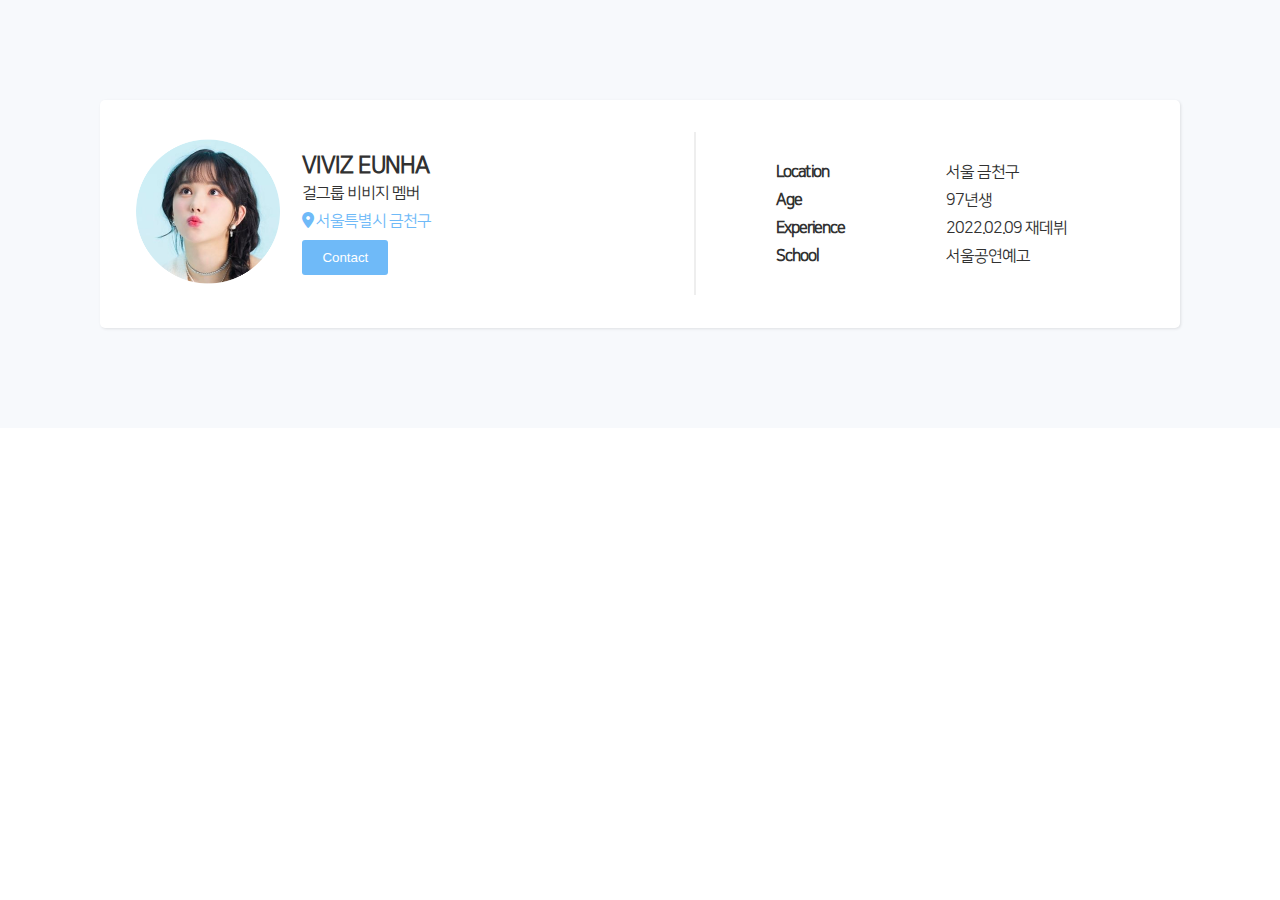
==== SNS-Profile/index.html @ 48db4c84 "header 만들기" ====
<!DOCTYPE html>
<html lang="en">
<head>
    <meta charset="UTF-8">
    <meta http-equiv="X-UA-Compatible" content="IE=edge">
    <meta name="viewport" content="width=device-width, initial-scale=1.0">
    <title>Document</title>
    <link rel="stylesheet" href="css/reset.css">
    <link rel="stylesheet" href="css/main.css">
    <link rel="stylesheet" href="https://cdnjs.cloudflare.com/ajax/libs/font-awesome/6.1.1/css/all.min.css">
</head>
<body>
    <div class="profile-container">

        <div class="profile-header profile-white-bg">
            <img class="profile-img mt-s" src="vivivz-eunha.png" alt="비비지 은하">
            
            <div class="profile-introduce mg-lg">
                <h1 class="bold profile-name mb-s">VIVIZ EUNHA</h1>
                <p>걸그룹 비비지 멤버</p>
                <div class="font-color-sky mb-m">
                    <i class="fa-solid fa-location-dot"></i>
                    <span class="">서울특별시 금천구</span>
                </div>
                <button class="btn btn-sky">Contact</button>
            </div>

            <div class="dividing-line"></div>

            <div class="profile-introduce-detail bold mg-lg">
                <p>Location</p>
                <p>Age</p>
                <p>Experience</p>
                <p>School</p>
            </div>

            <div class="profile-introduce-detail mg-lg">
                <p>서울 금천구</p>
                <p>97년생</p>
                <p>2022.02.09 재데뷔</p>
                <p>서울공연예고</p>
            </div>

        </div>

    </div>
</body>
</html>
---- SNS-Profile/css/main.css ----
@font-face {
    font-family: '나눔스퀘어';
    src: url(../../font/NanumSquareR.woff);
}

html {
    letter-spacing: -1px;
    color: #313131;
    font-family: '나눔스퀘어';
}

p {
    margin-bottom: 10px;
}

/* font */
.bold {
    font-weight: 900;
}

.font-color-sky {
    color : #6fbaf8;
}

/* button */
.btn {
    border-radius: 3px;
    padding: 10px 20px;
    border: none;
}

.btn-sky {
    background: #6fbaf8;
    color: #fff;
}


/* margin */
.mg-s {
    margin: 5px;
}

.mg-m {
    margin: 10px;
}

.mg-lg {
    margin: 20px;
}

.mg-xl{
    margin: 40px;
}

.mt-s{
    margin-top: 5px;
}

.mb-s {
    margin-bottom: 5px;
}

.mb-m{
    margin-bottom: 10px;
}

.mr-s {
    margin-right: 5px;
}

.mr-m {
    margin-right: 10px;
}

.mr-lg{
    margin-right: 20px;
}

.mr-xl {
    margin-right: 40px;
}

/*  */
.profile-container {
    background: #f7f9fc;
    padding: 100px;
    max-width: 100%;
}

.profile-white-bg {
    background: #fff;
    border-radius: 5px;
    box-shadow: 1px 1px 3px rgba(0,0,0,0.1);
    padding: 3%;
}

.profile-header {
    max-width: 100%;
    width: 1200px;
    margin: 0 auto;
    display: flex;
}

.profile-introduce {
    flex-grow: 4;
}

.profile-img{
    height: 150px;
    display: block;
}

.profile-name{
    font-size: 23px;
}

.dividing-line{
    border-left: 2px solid #eee;
    flex-grow: 1;

}

.profile-introduce-detail{
    flex-grow: 1;
    margin-top: auto;
}
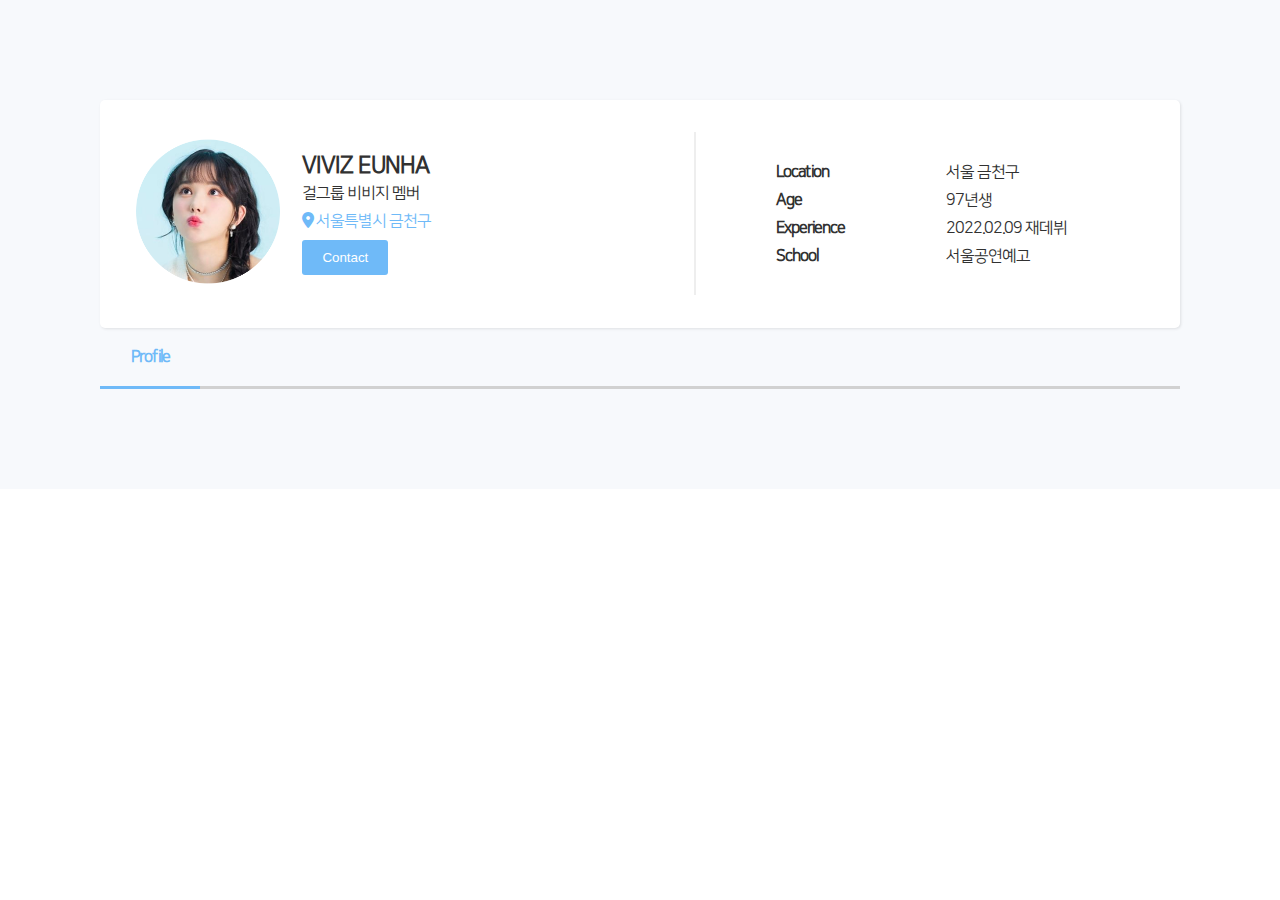
==== commit 7d4d09e4: "메뉴부분  progress bar 만들기" ====
--- a/SNS-Profile/index.html
+++ b/SNS-Profile/index.html
@@ -1,48 +1,68 @@
 <!DOCTYPE html>
 <html lang="en">
-<head>
-    <meta charset="UTF-8">
-    <meta http-equiv="X-UA-Compatible" content="IE=edge">
-    <meta name="viewport" content="width=device-width, initial-scale=1.0">
-    <title>Document</title>
-    <link rel="stylesheet" href="css/reset.css">
-    <link rel="stylesheet" href="css/main.css">
-    <link rel="stylesheet" href="https://cdnjs.cloudflare.com/ajax/libs/font-awesome/6.1.1/css/all.min.css">
-</head>
-<body>
+  <head>
+    <meta charset="UTF-8" />
+    <meta http-equiv="X-UA-Compatible" content="IE=edge" />
+    <meta name="viewport" content="width=device-width, initial-scale=1.0" />
+    <title>SNS Profile</title>
+    <link rel="stylesheet" href="css/reset.css" />
+    <link rel="stylesheet" href="css/common.css" />
+    <link rel="stylesheet" href="css/main.css" />
+    <link
+      rel="stylesheet"
+      href="https://cdnjs.cloudflare.com/ajax/libs/font-awesome/6.1.1/css/all.min.css"
+    />
+  </head>
+  <body>
     <div class="profile-container">
+      <!-- HEADER -->
+      <header class="profile-header profile-white-bg">
+        <img
+          class="profile-img mt-s"
+          src="vivivz-eunha.png"
+          alt="비비지 은하"
+        />
 
-        <div class="profile-header profile-white-bg">
-            <img class="profile-img mt-s" src="vivivz-eunha.png" alt="비비지 은하">
-            
-            <div class="profile-introduce mg-lg">
-                <h1 class="bold profile-name mb-s">VIVIZ EUNHA</h1>
-                <p>걸그룹 비비지 멤버</p>
-                <div class="font-color-sky mb-m">
-                    <i class="fa-solid fa-location-dot"></i>
-                    <span class="">서울특별시 금천구</span>
-                </div>
-                <button class="btn btn-sky">Contact</button>
-            </div>
-
-            <div class="dividing-line"></div>
-
-            <div class="profile-introduce-detail bold mg-lg">
-                <p>Location</p>
-                <p>Age</p>
-                <p>Experience</p>
-                <p>School</p>
-            </div>
-
-            <div class="profile-introduce-detail mg-lg">
-                <p>서울 금천구</p>
-                <p>97년생</p>
-                <p>2022.02.09 재데뷔</p>
-                <p>서울공연예고</p>
-            </div>
-
+        <div class="profile-introduce mg-lg">
+          <h1 class="bold profile-name mb-s">VIVIZ EUNHA</h1>
+          <p>걸그룹 비비지 멤버</p>
+          <div class="font-color-sky mb-m">
+            <i class="fa-solid fa-location-dot"></i>
+            <span class="">서울특별시 금천구</span>
+          </div>
+          <button class="btn btn-sky">Contact</button>
         </div>
 
+        <div class="dividing-line"></div>
+
+        <div class="profile-introduce-detail bold mg-lg">
+          <p>Location</p>
+          <p>Age</p>
+          <p>Experience</p>
+          <p>School</p>
+        </div>
+
+        <div class="profile-introduce-detail mg-lg">
+          <p>서울 금천구</p>
+          <p>97년생</p>
+          <p>2022.02.09 재데뷔</p>
+          <p>서울공연예고</p>
+        </div>
+      </header>
+
+      <!-- PROFILE BAR -->
+      <nav class="profile-bar-container">
+        <ul class="profile-bar-title">
+          <li class="font-color-sky bold pd-lg">Profile</li>
+        </ul>
+
+        <div class="profile-bar-progress">
+          <div class="profile-bar-progress degree-of-progress"></div>
+        </div>
+      </nav>
+
+      <!-- PROFILE SECTION -->
+      <section></section>
     </div>
-</body>
-</html>+  </body>
+</html>
--- a/SNS-Profile/css/common.css
+++ b/SNS-Profile/css/common.css
@@ -0,0 +1,97 @@
+@font-face {
+  font-family: "나눔스퀘어";
+  src: url(../../font/NanumSquareR.woff);
+}
+
+html {
+  letter-spacing: -1px;
+  color: #313131;
+  font-family: "나눔스퀘어";
+}
+
+p {
+  margin-bottom: 10px;
+}
+
+/* font */
+.bold {
+  font-weight: 900;
+}
+
+.font-color-sky {
+  color: #6fbaf8;
+}
+
+/* button */
+.btn {
+  border-radius: 3px;
+  padding: 10px 20px;
+  border: none;
+}
+
+.btn-sky {
+  background: #6fbaf8;
+  color: #fff;
+}
+
+/* padding */
+.pd-s {
+  padding: 5px;
+}
+
+.pd-m {
+  padding: 10px;
+}
+
+.pd-lg {
+  padding: 20px;
+}
+
+.pd-xl {
+  padding: 40px;
+}
+
+/* margin */
+.mg-s {
+  margin: 5px;
+}
+
+.mg-m {
+  margin: 10px;
+}
+
+.mg-lg {
+  margin: 20px;
+}
+
+.mg-xl {
+  margin: 40px;
+}
+
+.mt-s {
+  margin-top: 5px;
+}
+
+.mb-s {
+  margin-bottom: 5px;
+}
+
+.mb-m {
+  margin-bottom: 10px;
+}
+
+.mr-s {
+  margin-right: 5px;
+}
+
+.mr-m {
+  margin-right: 10px;
+}
+
+.mr-lg {
+  margin-right: 20px;
+}
+
+.mr-xl {
+  margin-right: 40px;
+}
--- a/SNS-Profile/css/main.css
+++ b/SNS-Profile/css/main.css
@@ -1,126 +1,74 @@
-@font-face {
-    font-family: '나눔스퀘어';
-    src: url(../../font/NanumSquareR.woff);
+/* PROFILE CONTAINER */
+.profile-container {
+  background: #f7f9fc;
+  padding: 100px;
+  max-width: 100%;
 }
 
-html {
-    letter-spacing: -1px;
-    color: #313131;
-    font-family: '나눔스퀘어';
+/* PROFILE BACKGROUND */
+.profile-white-bg {
+  background: #fff;
+  border-radius: 5px;
+  box-shadow: 1px 1px 3px rgba(0, 0, 0, 0.1);
+  padding: 3%;
 }
 
-p {
-    margin-bottom: 10px;
-}
-
-/* font */
-.bold {
-    font-weight: 900;
-}
-
-.font-color-sky {
-    color : #6fbaf8;
-}
-
-/* button */
-.btn {
-    border-radius: 3px;
-    padding: 10px 20px;
-    border: none;
-}
-
-.btn-sky {
-    background: #6fbaf8;
-    color: #fff;
-}
-
-
-/* margin */
-.mg-s {
-    margin: 5px;
-}
-
-.mg-m {
-    margin: 10px;
-}
-
-.mg-lg {
-    margin: 20px;
-}
-
-.mg-xl{
-    margin: 40px;
-}
-
-.mt-s{
-    margin-top: 5px;
-}
-
-.mb-s {
-    margin-bottom: 5px;
-}
-
-.mb-m{
-    margin-bottom: 10px;
-}
-
-.mr-s {
-    margin-right: 5px;
-}
-
-.mr-m {
-    margin-right: 10px;
-}
-
-.mr-lg{
-    margin-right: 20px;
-}
-
-.mr-xl {
-    margin-right: 40px;
-}
-
-/*  */
-.profile-container {
-    background: #f7f9fc;
-    padding: 100px;
-    max-width: 100%;
-}
-
-.profile-white-bg {
-    background: #fff;
-    border-radius: 5px;
-    box-shadow: 1px 1px 3px rgba(0,0,0,0.1);
-    padding: 3%;
-}
-
+/* PROFILE HEADER */
 .profile-header {
-    max-width: 100%;
-    width: 1200px;
-    margin: 0 auto;
-    display: flex;
+  max-width: 100%;
+  width: 1200px;
+  margin: 0 auto;
+  display: flex;
 }
 
 .profile-introduce {
-    flex-grow: 4;
+  flex-grow: 4;
 }
 
-.profile-img{
-    height: 150px;
-    display: block;
+.profile-img {
+  height: 150px;
+  display: block;
 }
 
-.profile-name{
-    font-size: 23px;
+.profile-name {
+  font-size: 23px;
 }
 
-.dividing-line{
-    border-left: 2px solid #eee;
-    flex-grow: 1;
-
+.dividing-line {
+  border-left: 2px solid #eee;
+  flex-grow: 1;
 }
 
-.profile-introduce-detail{
-    flex-grow: 1;
-    margin-top: auto;
+.profile-introduce-detail {
+  flex-grow: 1;
+  margin-top: auto;
 }
+
+/* PROFILE-PROGRESS-BAR */
+.profile-bar-container {
+  margin: 0 auto;
+  width: 100%;
+  max-width: 1200px;
+}
+
+.profile-bar-title {
+}
+
+.profile-bar-title li {
+  width: 100px;
+  text-align: center;
+}
+
+.profile-bar-progress {
+  height: 3px;
+  border: none;
+  background-color: rgb(209, 209, 209);
+  position: relative;
+}
+
+.degree-of-progress {
+  background-color: #6fbaf8;
+  width: 100px;
+}
+
+/* PROFILE SECTION */
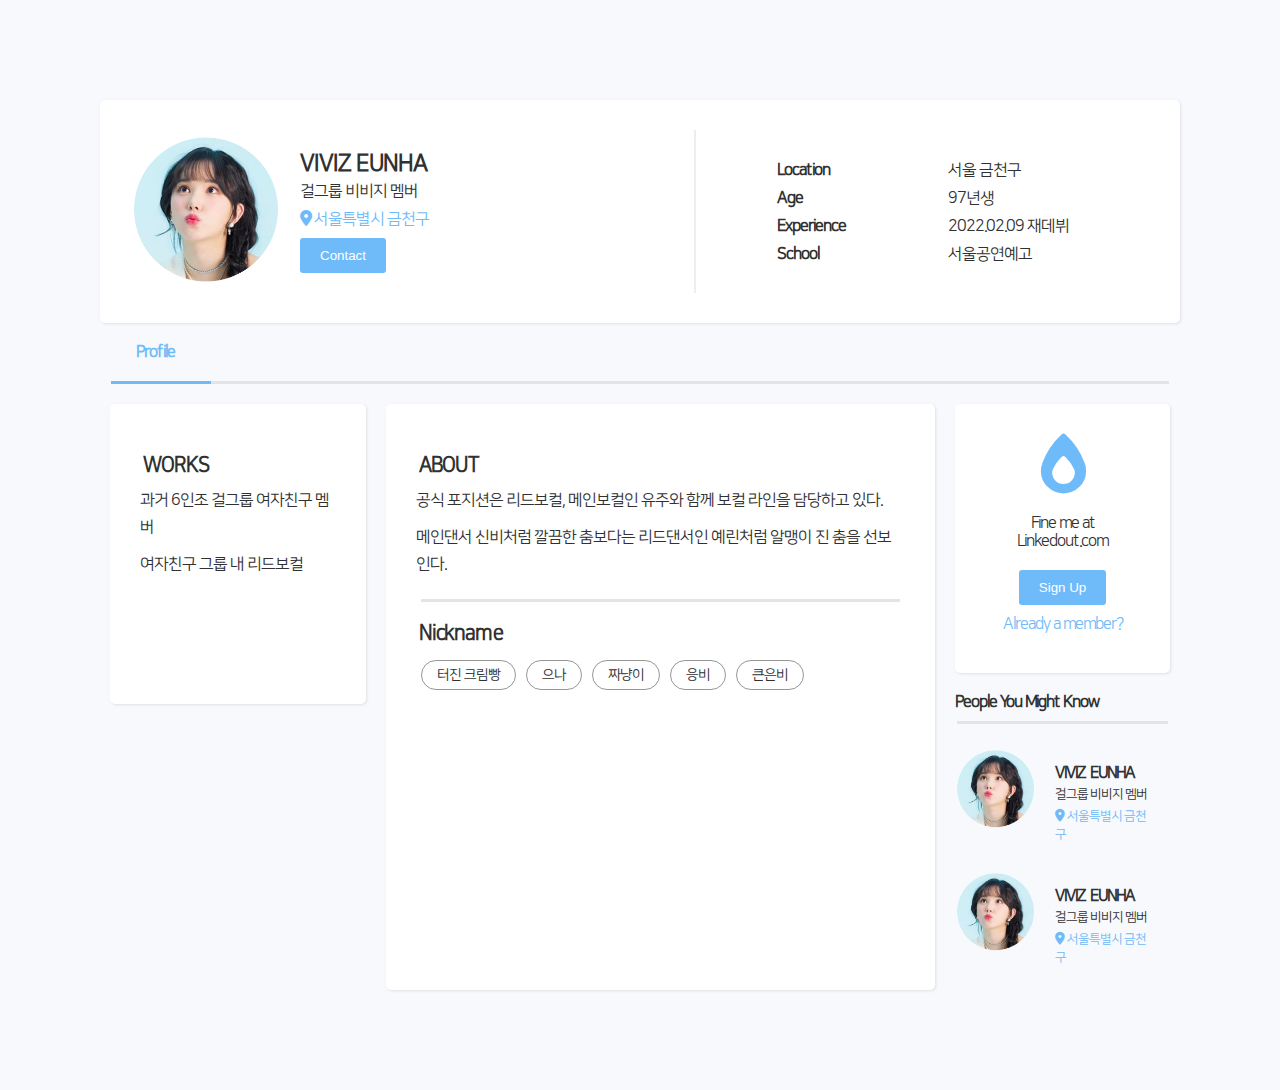
==== commit bd0825a6: "pc화면 디자인&레이아웃  1차  완성" ====
--- a/SNS-Profile/index.html
+++ b/SNS-Profile/index.html
@@ -22,7 +22,6 @@
           src="vivivz-eunha.png"
           alt="비비지 은하"
         />
-
         <div class="profile-introduce mg-lg">
           <h1 class="bold profile-name mb-s">VIVIZ EUNHA</h1>
           <p>걸그룹 비비지 멤버</p>
@@ -62,7 +61,86 @@
       </nav>
 
       <!-- PROFILE SECTION -->
-      <section></section>
+      <section class="profile-section-container">
+        <div class="profile-section profile-side-left profile-white-bg mt-lg">
+          <h2 class="title-text">WORKS</h2>
+          <p class="text">과거 6인조 걸그룹 여자친구 멤버</p>
+          <p class="text">여자친구 그룹 내 리드보컬</p>
+        </div>
+
+        <div class="profile-section profile-side-mid profile-white-bg mt-lg">
+          <h2 class="title-text">ABOUT</h2>
+          <p class="text">
+            공식 포지션은 리드보컬, 메인보컬인 유주와 함께 보컬 라인을 담당하고
+            있다.
+          </p>
+          <p class="mb-lg text">
+            메인댄서 신비처럼 깔끔한 춤보다는 리드댄서인 예린처럼 알맹이 진 춤을
+            선보인다.
+          </p>
+          <div class="profile-bar-progress"></div>
+          <h2 class="title-text">Nickname</h2>
+          <div class="profile-badge-container">
+            <p class="badge">터진 크림빵</p>
+            <p class="badge">으나</p>
+            <p class="badge">짜냥이</p>
+            <p class="badge">응비</p>
+            <p class="badge">큰은비</p>
+          </div>
+        </div>
+
+        <div class="profile-section profile-side-right">
+          <!-- side-right-top -->
+          <div class="profile-white-bg mt-lg font-align">
+            <i
+              class="fire-icon fa-solid fa-fire-flame-simple font-color-sky txt-xl"
+            ></i>
+            <p class="mt-lg mb-lg">Fine me at Linkedout.com</p>
+            <button class="btn btn-sky mb-m">Sign Up</button>
+            <p class="font-color-sky">Already a member?</p>
+          </div>
+
+          <!-- side-right-bottom -->
+          <div>
+            <h3 class="mt-lg mb-m bold">People You Might Know</h3>
+            <div class="profile-bar-progress"></div>
+
+            <!-- people mini profile -->
+            <div class="profile-mini mt-lg">
+              <img
+                class="profile-img mt-s"
+                src="vivivz-eunha.png"
+                alt="비비지 은하"
+              />
+              <div class="profile-introduce mg-lg">
+                <h1 class="bold profile-name mb-s">VIVIZ EUNHA</h1>
+                <p class="mb-s">걸그룹 비비지 멤버</p>
+                <div class="font-color-sky mb-s">
+                  <i class="fa-solid fa-location-dot"></i>
+                  <span class="">서울특별시 금천구</span>
+                </div>
+              </div>
+            </div>
+
+            <div class="profile-mini">
+              <img
+                class="profile-img mt-s"
+                src="vivivz-eunha.png"
+                alt="비비지 은하"
+              />
+              <div class="profile-introduce mg-lg">
+                <h1 class="bold profile-name mb-s">VIVIZ EUNHA</h1>
+                <p class="mb-s">걸그룹 비비지 멤버</p>
+                <div class="font-color-sky mb-s">
+                  <i class="fa-solid fa-location-dot"></i>
+                  <span class="">서울특별시 금천구</span>
+                </div>
+              </div>
+            </div>
+            <!-- -->
+          </div>
+        </div>
+      </section>
     </div>
   </body>
 </html>
--- a/SNS-Profile/css/common.css
+++ b/SNS-Profile/css/common.css
@@ -20,6 +20,14 @@
 
 .font-color-sky {
   color: #6fbaf8;
+}
+
+.font-size-md {
+  font-size: 20px;
+}
+
+.font-align {
+  text-align: center;
 }
 
 /* button */
@@ -72,12 +80,24 @@
   margin-top: 5px;
 }
 
+.mt-m {
+  margin-top: 10px;
+}
+
+.mt-lg {
+  margin-top: 20px;
+}
+
 .mb-s {
   margin-bottom: 5px;
 }
 
 .mb-m {
   margin-bottom: 10px;
+}
+
+.mb-lg {
+  margin-bottom: 20px;
 }
 
 .mr-s {
@@ -95,3 +115,37 @@
 .mr-xl {
   margin-right: 40px;
 }
+
+/* text */
+
+.title-text {
+  font-weight: 900;
+  font-size: 20px;
+  margin-top: 20px;
+  margin-bottom: 10px;
+  text-indent: 3px;
+}
+
+.text {
+  line-height: 1.7rem;
+}
+
+.txt-md {
+  font-size: 20px;
+}
+
+.txt-lg {
+  font-size: 40px;
+}
+
+.txt-xl {
+  font-size: 60px;
+}
+
+.txt-xxl {
+  font-size: 80px;
+}
+
+.txt-xxxl {
+  font-size: 100px;
+}
--- a/SNS-Profile/css/main.css
+++ b/SNS-Profile/css/main.css
@@ -10,7 +10,7 @@
   background: #fff;
   border-radius: 5px;
   box-shadow: 1px 1px 3px rgba(0, 0, 0, 0.1);
-  padding: 3%;
+  padding: 30px;
 }
 
 /* PROFILE HEADER */
@@ -52,6 +52,8 @@
 }
 
 .profile-bar-title {
+  width: 100px;
+  margin-left: 0.5%;
 }
 
 .profile-bar-title li {
@@ -60,15 +62,84 @@
 }
 
 .profile-bar-progress {
+  width: 98%;
+  margin: 0 auto;
   height: 3px;
   border: none;
-  background-color: rgb(209, 209, 209);
+  background-color: rgb(228, 228, 228);
   position: relative;
 }
 
 .degree-of-progress {
   background-color: #6fbaf8;
   width: 100px;
+  position: absolute;
+  left: 0;
+  bottom: 0;
 }
 
 /* PROFILE SECTION */
+.profile-section-container {
+  display: flex;
+  justify-content: center;
+  max-width: 1200px;
+  margin: 0 auto;
+}
+
+.profile-section-container .profile-section:nth-child(1) {
+  flex-grow: 0;
+}
+
+.profile-section-container .profile-section:nth-child(2) {
+  flex-grow: 2;
+}
+
+.profile-section {
+  margin-left: 10px;
+  margin-right: 10px;
+}
+
+.profile-side-left {
+  height: 300px;
+}
+
+.profile-badge-container {
+  display: flex;
+  flex-wrap: wrap;
+}
+
+.badge {
+  border-radius: 100px;
+  border: 1px solid #31313182;
+  padding: 6px 15px;
+  margin: 5px;
+  font-size: 14px;
+  width: auto;
+  text-align: center;
+  height: 30px;
+  overflow: hidden;
+}
+
+.fire-icon {
+  width: 100%;
+  text-align: center;
+}
+
+/* MINI PROFILE */
+.profile-mini {
+  display: flex;
+}
+
+.profile-mini img {
+  height: 80px;
+}
+
+.profile-mini h1 {
+  font-size: 1rem;
+}
+
+.profile-mini i,
+.profile-mini p,
+.profile-mini span {
+  font-size: 0.8rem;
+}
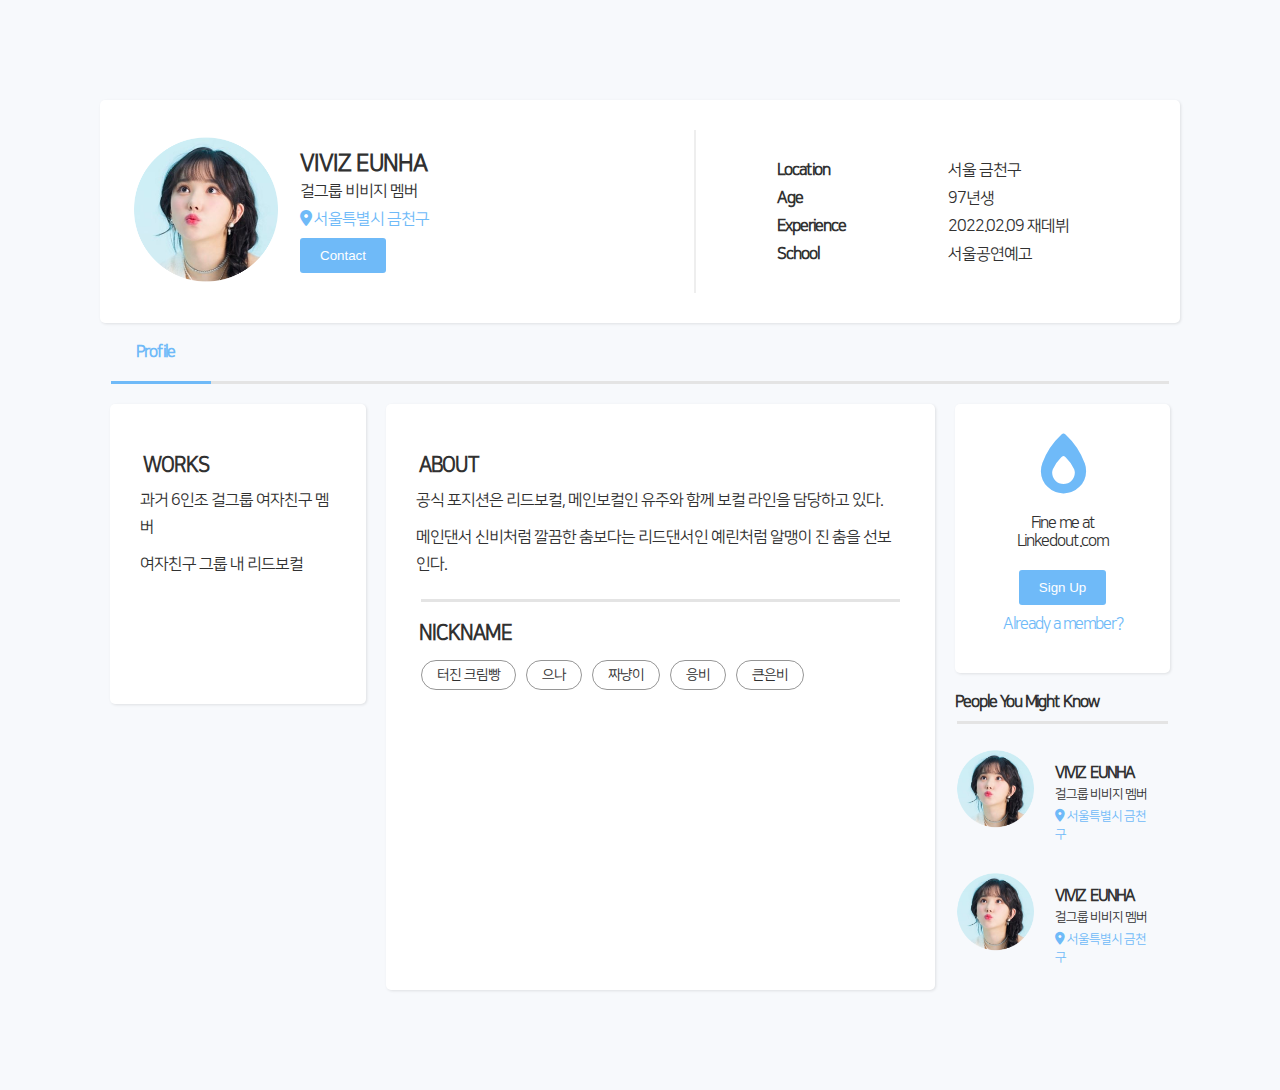
==== commit 62b30032: "태블릿 사이즈 모바일 반응형 만들기 - 섹션 만드는 중" ====
--- a/SNS-Profile/index.html
+++ b/SNS-Profile/index.html
@@ -8,6 +8,7 @@
     <link rel="stylesheet" href="css/reset.css" />
     <link rel="stylesheet" href="css/common.css" />
     <link rel="stylesheet" href="css/main.css" />
+    <link rel="stylesheet" href="css/mediaQuery.css">
     <link
       rel="stylesheet"
       href="https://cdnjs.cloudflare.com/ajax/libs/font-awesome/6.1.1/css/all.min.css"
@@ -17,6 +18,7 @@
     <div class="profile-container">
       <!-- HEADER -->
       <header class="profile-header profile-white-bg">
+        
         <img
           class="profile-img mt-s"
           src="vivivz-eunha.png"
@@ -79,7 +81,7 @@
             선보인다.
           </p>
           <div class="profile-bar-progress"></div>
-          <h2 class="title-text">Nickname</h2>
+          <h2 class="title-text">NICKNAME</h2>
           <div class="profile-badge-container">
             <p class="badge">터진 크림빵</p>
             <p class="badge">으나</p>
@@ -108,11 +110,11 @@
             <!-- people mini profile -->
             <div class="profile-mini mt-lg">
               <img
-                class="profile-img mt-s"
+                class="profile-img-mini mt-s"
                 src="vivivz-eunha.png"
                 alt="비비지 은하"
               />
-              <div class="profile-introduce mg-lg">
+              <div class="profile-introduce-mini mg-lg">
                 <h1 class="bold profile-name mb-s">VIVIZ EUNHA</h1>
                 <p class="mb-s">걸그룹 비비지 멤버</p>
                 <div class="font-color-sky mb-s">
@@ -124,11 +126,11 @@
 
             <div class="profile-mini">
               <img
-                class="profile-img mt-s"
+                class="profile-img-mini mt-s"
                 src="vivivz-eunha.png"
                 alt="비비지 은하"
               />
-              <div class="profile-introduce mg-lg">
+              <div class="profile-introduce-mini mg-lg">
                 <h1 class="bold profile-name mb-s">VIVIZ EUNHA</h1>
                 <p class="mb-s">걸그룹 비비지 멤버</p>
                 <div class="font-color-sky mb-s">
--- a/SNS-Profile/css/mediaQuery.css
+++ b/SNS-Profile/css/mediaQuery.css
@@ -0,0 +1,77 @@
+@media screen and (max-width : 1200px) {
+  .profile-white-bg {
+    display: flex;
+    flex-wrap: wrap;
+    justify-content: center;
+    align-items: center;
+    padding: 30px;
+    position: relative;
+    width: 90%;
+    height: 100%;
+  }
+
+
+  .profile-header {
+  }
+
+  .profile-img {
+    min-width: 150px;
+    max-width: 200px;
+    height: 100%;
+    margin: 30px;
+    position: relative;
+    left: 50px;
+  }
+
+
+  .dividing-line {
+    display: none;
+  }
+
+  .profile-introduce {
+    position: relative;
+    left: 50px;
+  }
+
+  .profile-introduce-detail {
+    display: block;
+    width: 50%;
+    margin: 0 auto;
+    padding-left: 80px;
+    margin-bottom: 30px;
+  }
+
+  /* PROFILE BAR */
+
+  .profile-bar-container {
+    width: 90%;
+  }
+
+  /* PROFILE SECTION */
+  .profile-section-container {
+    display: flex;
+    flex-direction: column;
+    max-width: 100%;
+    margin: 0 auto;
+  }
+
+  .profile-side-left,
+  .profile-side-mid,
+  .profile-side-right {
+    margin: 0 auto; 
+    margin-top : 30px;
+  }
+
+  .title-text {
+    width: 100%;
+    font-size: 25px;
+    margin-bottom: 20px;
+  }
+
+  .text{
+    width: 100%;
+    margin-top: 10px;
+    line-height: 1.5rem;
+  }
+
+}